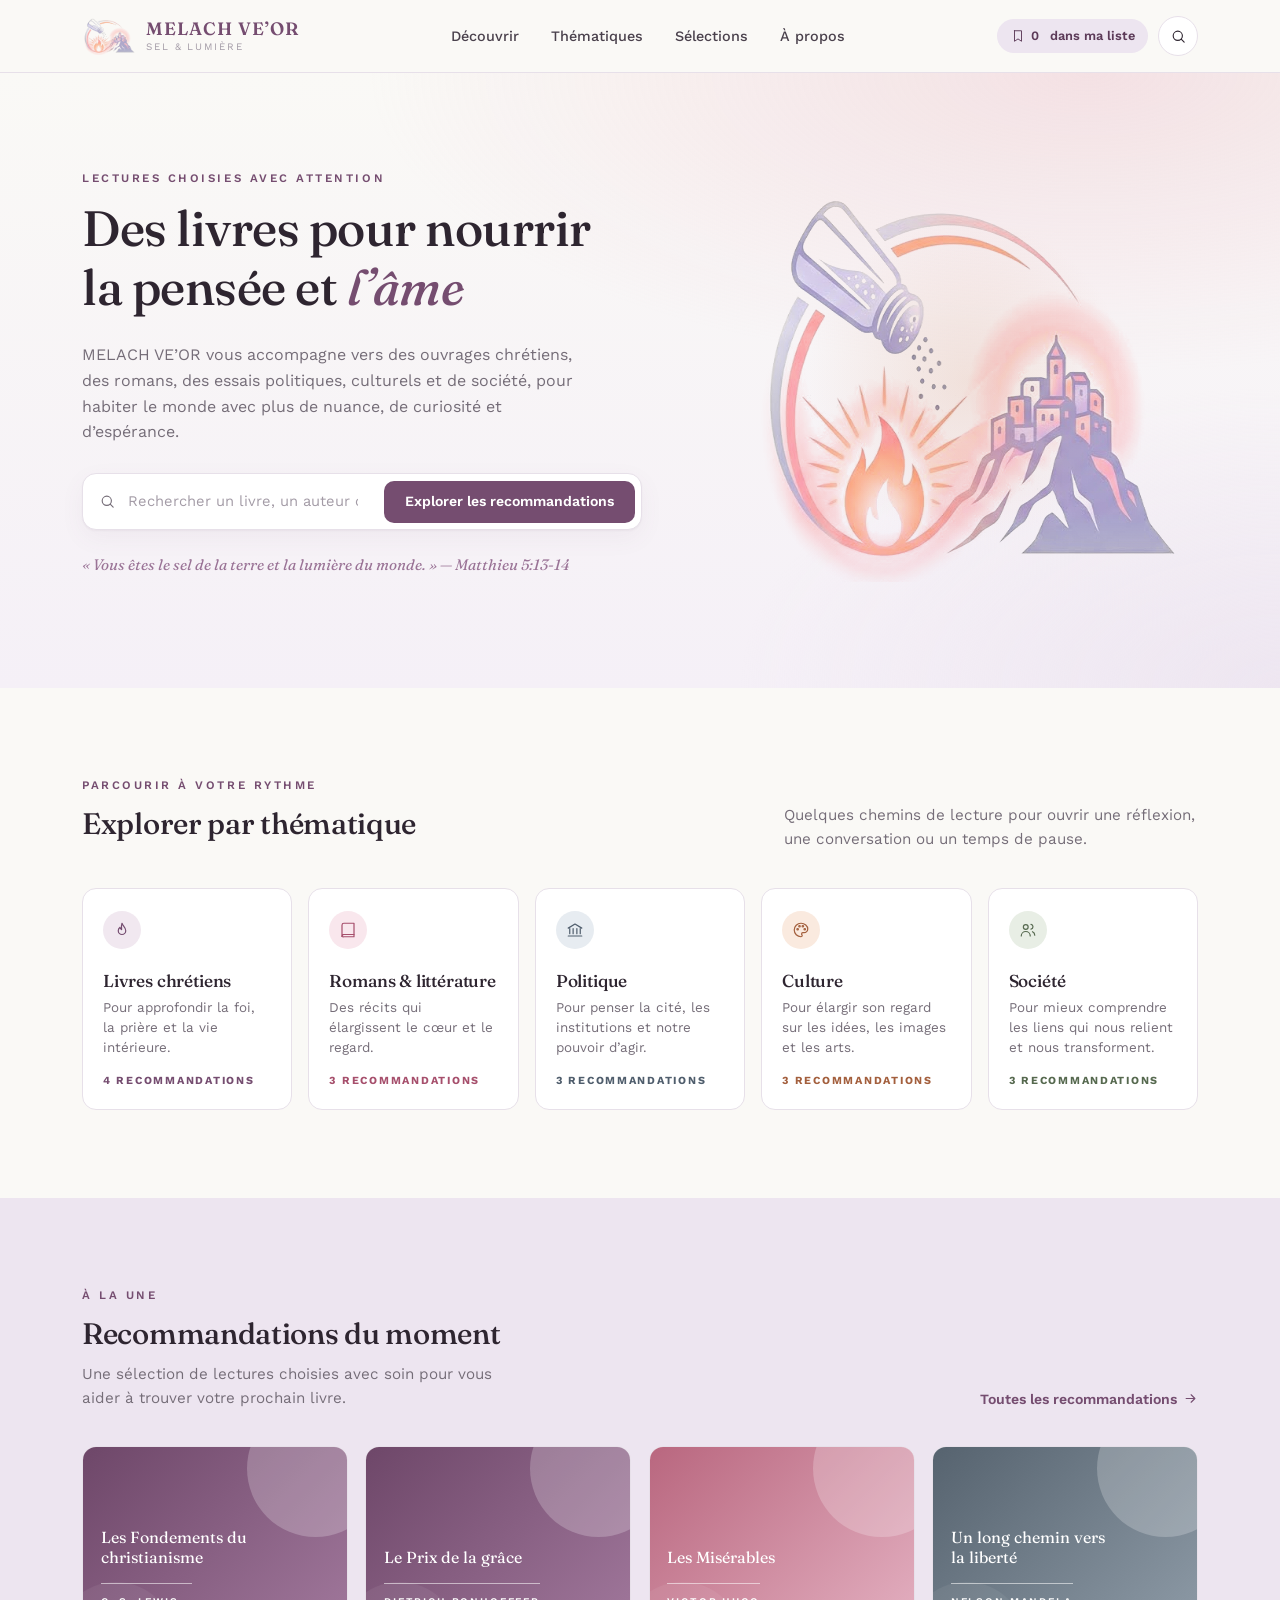
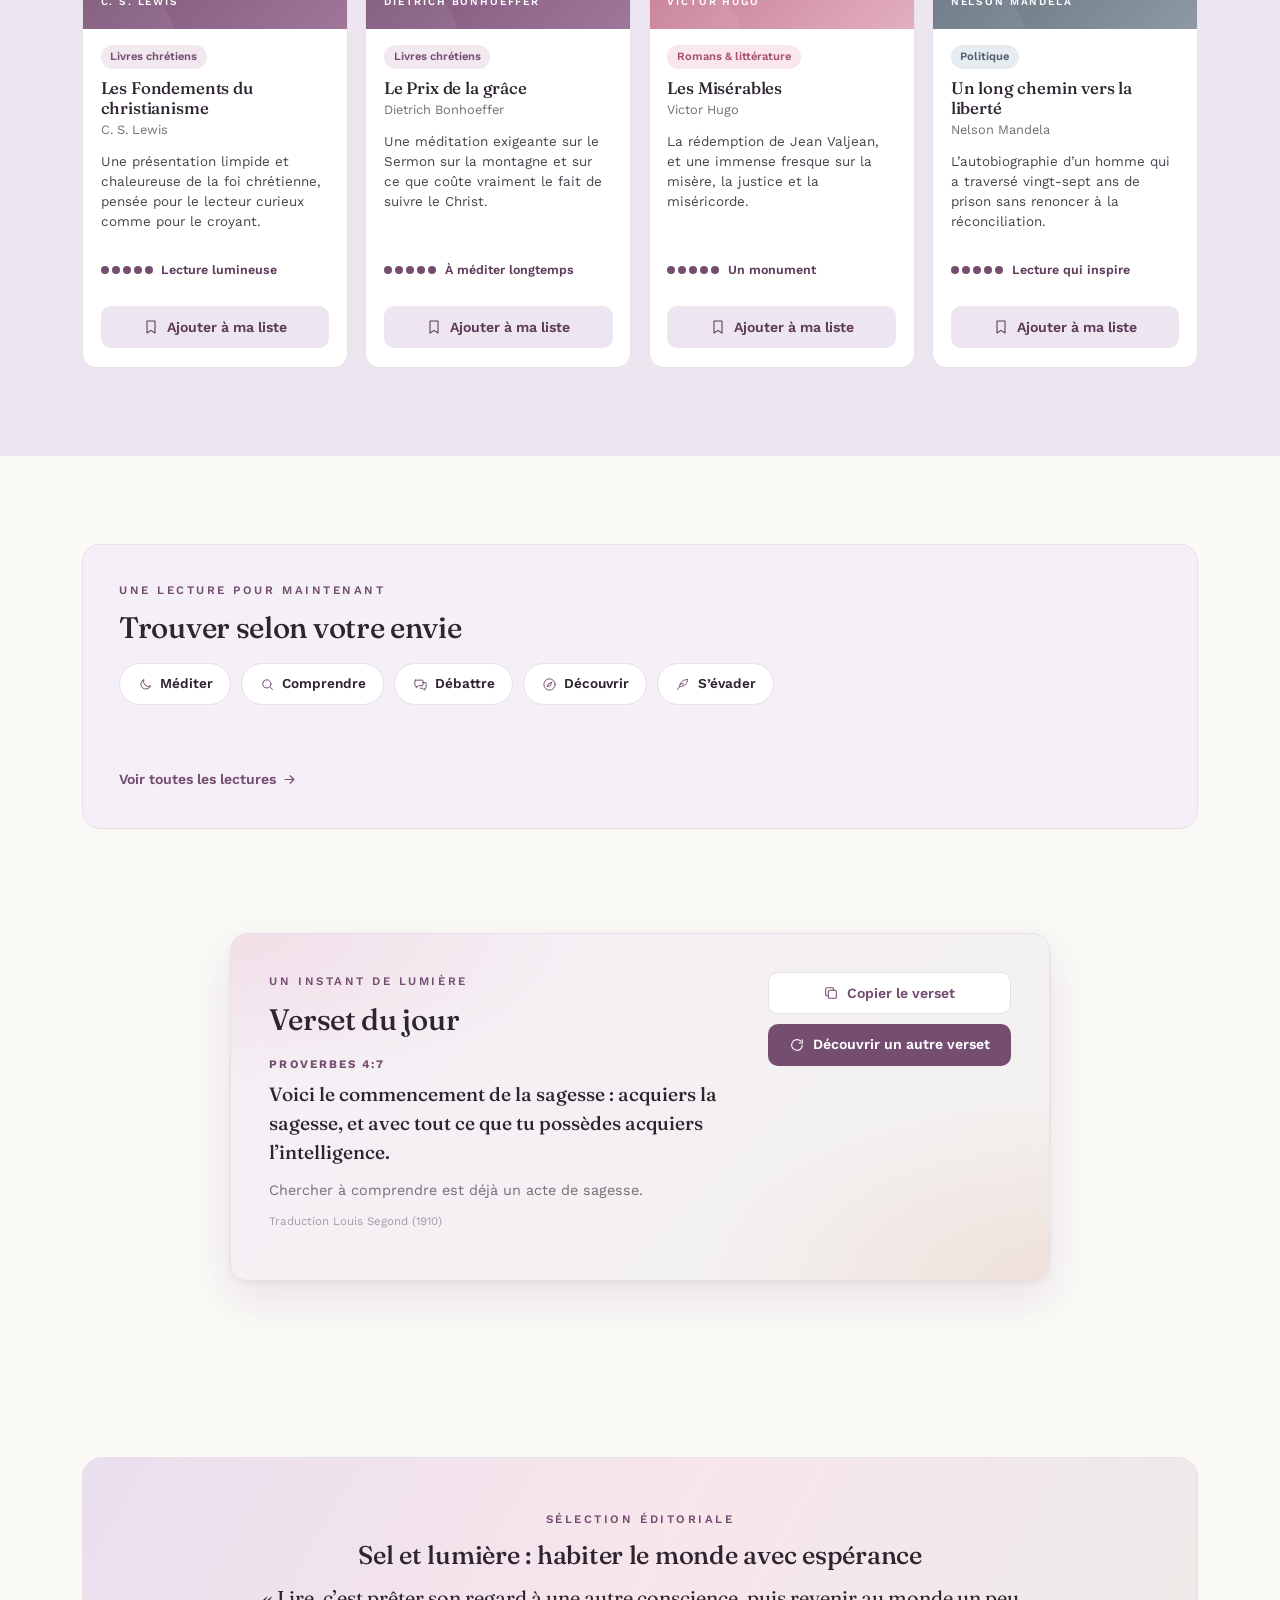
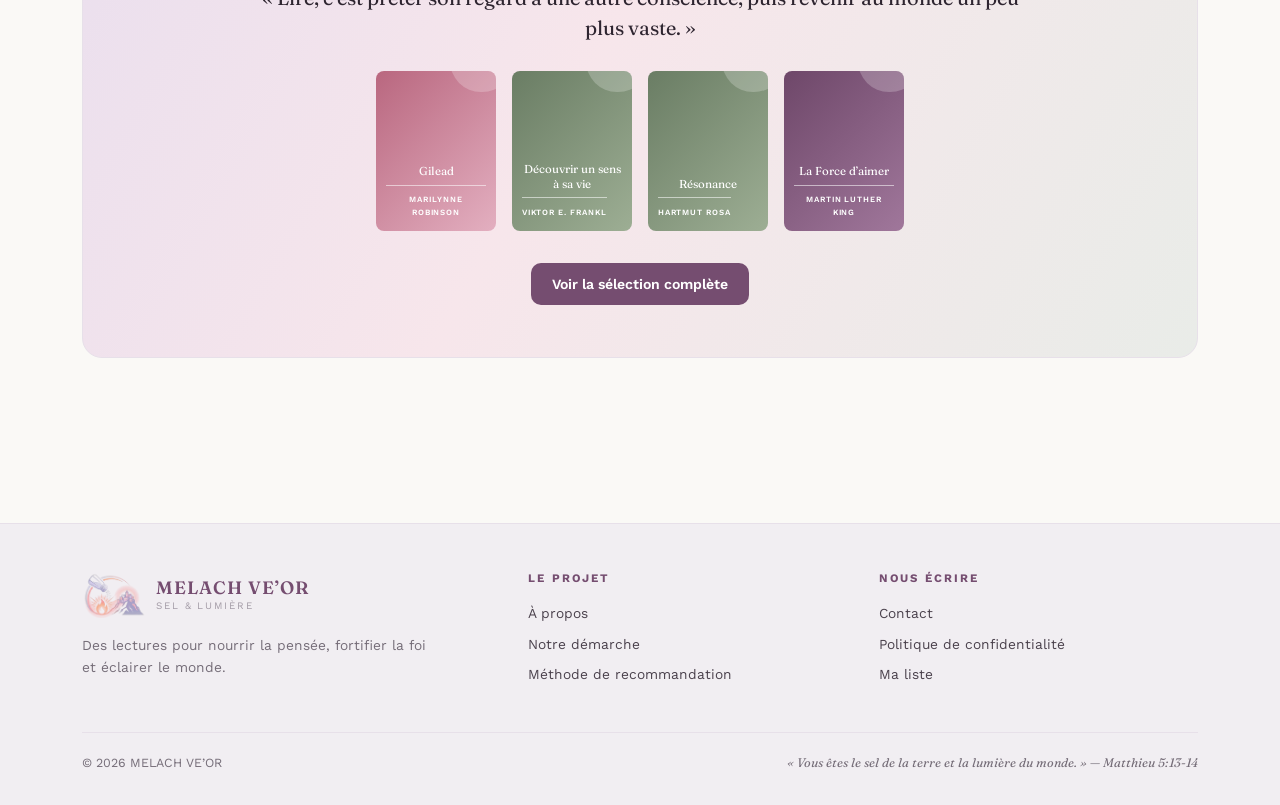
==== index.html @ c2dc3ec9 "Création du site MELACH VE'OR Site statique fidèle à la maquette : accueil, découverte avec recherch" ====
<!doctype html>
<html lang="fr">
<head>
  <meta charset="utf-8">
  <meta name="viewport" content="width=device-width, initial-scale=1">
  <title>MELACH VE’OR — Des lectures pour nourrir la pensée et l’âme</title>
  <meta name="description" content="MELACH VE’OR : recommandations et découvertes littéraires. Livres chrétiens, romans, politique, culture et société pour nourrir la pensée, fortifier la foi et éclairer le monde.">
  <meta property="og:title" content="MELACH VE’OR — Des lectures pour nourrir la pensée et l’âme">
  <meta property="og:description" content="Des lectures pour nourrir la pensée, fortifier la foi et éclairer le monde.">
  <meta property="og:image" content="assets/img/logo-original.jpg">
  <meta name="theme-color" content="#754D70">
  <link rel="icon" type="image/png" href="assets/img/favicon.png">
  <link rel="apple-touch-icon" href="assets/img/apple-touch-icon.png">
  <link rel="preconnect" href="https://fonts.googleapis.com">
  <link rel="preconnect" href="https://fonts.gstatic.com" crossorigin>
  <link href="https://fonts.googleapis.com/css2?family=Fraunces:ital,opsz,wght@0,9..144,400;0,9..144,500;0,9..144,600;1,9..144,400;1,9..144,500&family=Work+Sans:wght@400;500;600;700&display=swap" rel="stylesheet">
  <link rel="stylesheet" href="css/style.css">
</head>
<body data-page="accueil">
  <a class="lien-evitement" href="#contenu">Aller au contenu</a>
  <header id="entete"></header>

  <main id="contenu">
    <!-- 1. Accueil -->
    <section class="hero">
      <div class="conteneur hero-inner">
        <div>
          <span class="surtitre">Lectures choisies avec attention</span>
          <h1>Des livres pour nourrir la pensée et <em>l’âme</em></h1>
          <p class="hero-intro">MELACH VE’OR vous accompagne vers des ouvrages chrétiens, des romans, des essais politiques, culturels et de société, pour habiter le monde avec plus de nuance, de curiosité et d’espérance.</p>
          <form class="barre-recherche" action="decouvrir.html" method="get" role="search">
            <svg viewBox="0 0 24 24" fill="none" stroke="currentColor" stroke-width="1.6" stroke-linecap="round" aria-hidden="true"><circle cx="11" cy="11" r="6.5"/><path d="m20 20-4.2-4.2"/></svg>
            <label class="sr-only" for="recherche-accueil">Rechercher un livre, un auteur ou une thématique</label>
            <input id="recherche-accueil" name="q" type="search" placeholder="Rechercher un livre, un auteur ou une thématique" autocomplete="off">
            <button class="btn btn-primaire" type="submit">Explorer les recommandations</button>
          </form>
          <p class="hero-signature">« Vous êtes le sel de la terre et la lumière du monde. » — Matthieu 5:13-14</p>
        </div>
        <div class="hero-visuel">
          <img src="assets/img/emblem.png" alt="Emblème MELACH VE’OR : une salière, une flamme rayonnante et une ville sur une montagne" width="560" height="402">
        </div>
      </div>
    </section>

    <!-- 2. Explorer par thématique -->
    <section class="section">
      <div class="conteneur">
        <div class="section-entete apparition">
          <div>
            <span class="surtitre">Parcourir à votre rythme</span>
            <h2 class="titre-section">Explorer par thématique</h2>
          </div>
          <p class="chapo">Quelques chemins de lecture pour ouvrir une réflexion, une conversation ou un temps de pause.</p>
        </div>
        <div class="grille-themes apparition" data-grille-themes></div>
      </div>
    </section>

    <!-- 3. Recommandations du moment -->
    <section class="section section-teintee">
      <div class="conteneur">
        <div class="section-entete apparition">
          <div>
            <span class="surtitre">À la une</span>
            <h2 class="titre-section">Recommandations du moment</h2>
            <p class="chapo">Une sélection de lectures choisies avec soin pour vous aider à trouver votre prochain livre.</p>
          </div>
          <a class="lien-fleche" href="decouvrir.html">Toutes les recommandations <svg viewBox="0 0 24 24" fill="none" stroke="currentColor" stroke-width="1.8" stroke-linecap="round" stroke-linejoin="round" aria-hidden="true"><path d="M5 12h14M13 6l6 6-6 6"/></svg></a>
        </div>
        <div class="grille-livres apparition" data-livres="une"></div>
      </div>
    </section>

    <!-- 4. Trouver selon votre envie -->
    <section class="section">
      <div class="conteneur">
        <div class="bloc-envies apparition" data-envies>
          <span class="surtitre">Une lecture pour maintenant</span>
          <h2 class="titre-section">Trouver selon votre envie</h2>
          <div class="puces" role="group" aria-label="Choisir une envie"></div>
          <p class="envie-description" aria-live="polite"></p>
          <div class="envie-resultats"></div>
          <p style="margin:1.25rem 0 0"><a class="lien-fleche" href="decouvrir.html" data-envie-lien hidden><span>Voir toutes les lectures</span> <svg viewBox="0 0 24 24" fill="none" stroke="currentColor" stroke-width="1.8" stroke-linecap="round" stroke-linejoin="round" aria-hidden="true"><path d="M5 12h14M13 6l6 6-6 6"/></svg></a></p>
        </div>
      </div>
    </section>

    <!-- 5. Un instant de lumière -->
    <section class="section" style="padding-top:1rem">
      <div class="conteneur">
        <div class="verset apparition" data-verset>
          <div>
            <span class="surtitre">Un instant de lumière</span>
            <h2 class="titre-section" data-verset-titre>Verset du jour</h2>
            <p class="verset-reference" data-verset-ref></p>
            <blockquote data-verset-texte></blockquote>
            <p class="verset-reflexion" data-verset-reflexion></p>
            <p class="verset-version">Traduction Louis Segond (1910)</p>
          </div>
          <div class="verset-actions">
            <button type="button" class="btn btn-secondaire" data-verset-copier>
              <svg viewBox="0 0 24 24" fill="none" stroke="currentColor" stroke-width="1.6" stroke-linecap="round" stroke-linejoin="round" aria-hidden="true"><rect x="8" y="8" width="12" height="12" rx="2"/><path d="M16 8V6a2 2 0 0 0-2-2H6a2 2 0 0 0-2 2v8a2 2 0 0 0 2 2h2"/></svg>
              Copier le verset
            </button>
            <button type="button" class="btn btn-primaire" data-verset-autre>
              <svg viewBox="0 0 24 24" fill="none" stroke="currentColor" stroke-width="1.6" stroke-linecap="round" stroke-linejoin="round" aria-hidden="true"><path d="M20 12a8 8 0 1 1-2.3-5.7"/><path d="M20 4v5h-5"/></svg>
              Découvrir un autre verset
            </button>
          </div>
        </div>
      </div>
    </section>

    <!-- 6. Sélection éditoriale -->
    <section class="section">
      <div class="conteneur">
        <div class="editorial apparition" id="selection-une"></div>
      </div>
    </section>
  </main>

  <footer id="pied"></footer>

  <script src="js/data.js"></script>
  <script>
    MV.page = function () {
      var s = MV.SELECTIONS.filter(function (x) { return x.une; })[0] || MV.SELECTIONS[0];
      var el = document.getElementById("selection-une");
      el.innerHTML =
        '<span class="surtitre">Sélection éditoriale</span>' +
        '<h3>' + MV.echapper(s.titre) + '</h3>' +
        '<blockquote>' + MV.echapper(s.citation) + '</blockquote>' +
        '<div class="editorial-livres">' + s.livres.map(function (id) {
          var l = MV.livre(id);
          return '<a href="livre.html?id=' + l.id + '" aria-label="' + MV.echapper(l.titre + ", " + l.auteur) + '">' + MV.couverture(l, "couverture-mini") + '</a>';
        }).join("") + '</div>' +
        '<a class="btn btn-primaire" href="selections.html#' + s.id + '">Voir la sélection complète</a>';
    };
  </script>
  <script src="js/app.js"></script>
</body>
</html>
---- css/style.css ----
/* =========================================================
   MELACH VE'OR — Feuille de style principale
   Direction artistique : maquette « Clair-Livre » adaptée
   ========================================================= */

:root {
  /* Palette du cahier des charges */
  --prune: #754D70;
  --prune-fonce: #5C3A58;
  --prune-clair: #9A7396;
  --rose: #E8B4C2;          /* rose poudré harmonisé avec le logo */
  --rose-clair: #F7E6EB;
  --rose-vif: #D9708F;      /* rose du texte du logo, pour les accents */
  --peche: #D99A79;
  --peche-clair: #F8E7DC;
  --lavande: #EDE5F0;
  --lavande-2: #F5F0F7;
  --blanc-casse: #FAF9F6;
  --gris: #756D78;
  --gris-clair: #A39BA6;
  --sauge: #8A9A86;
  --sauge-clair: #E6ECE3;
  --ardoise: #66727F;
  --ardoise-clair: #E5E9EE;

  --encre: #2E2530;
  --texte: #4A414C;
  --bordure: #E7E0E9;
  --blanc: #FFFFFF;

  --serif: "Fraunces", "Georgia", "Times New Roman", serif;
  --sans: "Work Sans", "Segoe UI", system-ui, -apple-system, sans-serif;

  --rayon: 14px;
  --rayon-sm: 10px;
  --ombre: 0 1px 2px rgba(46, 37, 48, .04), 0 8px 24px rgba(117, 77, 112, .06);
  --ombre-forte: 0 2px 6px rgba(46, 37, 48, .05), 0 18px 40px rgba(117, 77, 112, .12);
  --conteneur: 1180px;
  --gouttiere: clamp(16px, 4vw, 32px);
}

*, *::before, *::after { box-sizing: border-box; }

html { scroll-behavior: smooth; -webkit-text-size-adjust: 100%; }

body {
  margin: 0;
  font-family: var(--sans);
  font-size: 16px;
  line-height: 1.6;
  color: var(--texte);
  background: var(--blanc-casse);
  -webkit-font-smoothing: antialiased;
  overflow-x: hidden;
}

img { max-width: 100%; display: block; }
a { color: var(--prune); text-decoration: none; }
a:hover { color: var(--prune-fonce); }
button { font: inherit; cursor: pointer; }
input, textarea, select { font: inherit; color: inherit; }

h1, h2, h3, h4 {
  font-family: var(--serif);
  color: var(--encre);
  font-weight: 500;
  line-height: 1.2;
  margin: 0 0 .5em;
  letter-spacing: -.01em;
}

p { margin: 0 0 1em; }

:focus-visible {
  outline: 2px solid var(--prune);
  outline-offset: 3px;
  border-radius: 6px;
}

.sr-only {
  position: absolute; width: 1px; height: 1px; padding: 0; margin: -1px;
  overflow: hidden; clip: rect(0, 0, 0, 0); white-space: nowrap; border: 0;
}

.lien-evitement {
  position: absolute; left: 16px; top: -60px; z-index: 100;
  background: var(--prune); color: #fff; padding: 10px 16px; border-radius: 8px;
}
.lien-evitement:focus { top: 12px; color: #fff; }

.conteneur {
  width: 100%;
  max-width: var(--conteneur);
  margin: 0 auto;
  padding: 0 var(--gouttiere);
}

/* ---------- Typo utilitaire ---------- */
.surtitre {
  display: block;
  font-family: var(--sans);
  font-size: .72rem;
  font-weight: 600;
  letter-spacing: .22em;
  text-transform: uppercase;
  color: var(--prune);
  margin-bottom: .7rem;
}

.titre-section { font-size: clamp(1.45rem, 2.4vw, 1.85rem); margin-bottom: .35em; }
.chapo { color: var(--gris); max-width: 46ch; font-size: .95rem; }

/* ---------- Boutons ---------- */
.btn {
  display: inline-flex; align-items: center; justify-content: center; gap: .5rem;
  padding: .72rem 1.25rem;
  border-radius: 10px;
  border: 1px solid transparent;
  font-size: .88rem; font-weight: 600;
  line-height: 1.2;
  transition: background .2s, color .2s, border-color .2s, transform .2s, box-shadow .2s;
  text-align: center;
}
.btn svg { width: 16px; height: 16px; flex: none; }
.btn-primaire { background: var(--prune); color: #fff; }
.btn-primaire:hover { background: var(--prune-fonce); color: #fff; }
.btn-secondaire { background: var(--blanc); color: var(--prune); border-color: var(--bordure); }
.btn-secondaire:hover { border-color: var(--prune-clair); color: var(--prune-fonce); }
.btn-doux { background: var(--lavande); color: var(--prune-fonce); }
.btn-doux:hover { background: #E3D8E8; color: var(--prune-fonce); }
.btn-doux[aria-pressed="true"] { background: var(--prune); color: #fff; }
.btn-bloc { width: 100%; }

/* ---------- En-tête ---------- */
.entete {
  position: sticky; top: 0; z-index: 50;
  background: rgba(250, 249, 246, .88);
  backdrop-filter: saturate(1.4) blur(10px);
  -webkit-backdrop-filter: saturate(1.4) blur(10px);
  border-bottom: 1px solid var(--bordure);
}
.entete-inner {
  display: flex; align-items: center; justify-content: space-between; gap: 1rem;
  height: 72px;
}
.marque { display: flex; align-items: center; gap: .6rem; color: var(--encre); flex: none; }
.marque:hover { color: var(--encre); }
.marque img { width: 54px; height: auto; }
.marque-texte { display: flex; flex-direction: column; line-height: 1.05; }
.marque-nom {
  font-family: var(--serif); font-weight: 600; font-size: 1.12rem; letter-spacing: .06em;
  color: var(--prune);
}
.marque-sous {
  font-size: .62rem; letter-spacing: .2em; text-transform: uppercase; color: var(--gris-clair);
  margin-top: 3px;
}

.nav-principale ul { display: flex; gap: 2rem; list-style: none; margin: 0; padding: 0; }
.nav-principale a {
  color: var(--texte); font-size: .9rem; font-weight: 500; padding: .4rem 0; position: relative;
}
.nav-principale a::after {
  content: ""; position: absolute; left: 0; right: 0; bottom: -2px; height: 2px;
  background: var(--peche); border-radius: 2px; transform: scaleX(0); transition: transform .25s;
}
.nav-principale a:hover, .nav-principale a[aria-current="page"] { color: var(--prune); }
.nav-principale a:hover::after, .nav-principale a[aria-current="page"]::after { transform: scaleX(1); }

.entete-actions { display: flex; align-items: center; gap: .6rem; }
.pastille-liste {
  display: inline-flex; align-items: center; gap: .4rem;
  background: var(--lavande); color: var(--prune-fonce);
  border-radius: 999px; padding: .42rem .85rem; font-size: .8rem; font-weight: 600;
}
.pastille-liste:hover { background: #E3D8E8; color: var(--prune-fonce); }
.pastille-liste svg { width: 14px; height: 14px; }
.btn-icone {
  width: 40px; height: 40px; border-radius: 50%;
  display: inline-grid; place-items: center;
  background: var(--blanc); border: 1px solid var(--bordure); color: var(--encre);
  transition: border-color .2s, color .2s;
}
.btn-icone:hover { border-color: var(--prune-clair); color: var(--prune); }
.btn-icone svg { width: 17px; height: 17px; }
.btn-menu { display: none; }

@media (max-width: 900px) {
  .nav-principale {
    position: fixed; inset: 72px 0 auto 0;
    background: var(--blanc-casse);
    border-bottom: 1px solid var(--bordure);
    box-shadow: var(--ombre);
    padding: .5rem var(--gouttiere) 1.25rem;
    display: none;
  }
  .nav-principale.ouvert { display: block; }
  .nav-principale ul { flex-direction: column; gap: 0; }
  .nav-principale a { display: block; padding: .9rem 0; border-bottom: 1px solid var(--bordure); }
  .nav-principale a::after { display: none; }
  .btn-menu { display: inline-grid; }
  .pastille-liste .libelle-long { display: none; }
  .marque-sous { display: none; }
}
@media (max-width: 600px) {
  .entete-inner { gap: .5rem; height: 64px; }
  .nav-principale { inset: 64px 0 auto 0; }
  .marque { gap: .4rem; }
  .marque img { width: 40px; }
  .marque-nom { font-size: .98rem; letter-spacing: .04em; }
  .entete-actions { gap: .35rem; }
  .btn-icone { width: 36px; height: 36px; }
  .pastille-liste { padding: .4rem .65rem; }
}
@media (max-width: 360px) {
  .marque img { display: none; }
}

/* ---------- Recherche plein écran ---------- */
.recherche-modale {
  position: fixed; inset: 0; z-index: 80;
  background: rgba(46, 37, 48, .35);
  display: none; align-items: flex-start; justify-content: center;
  padding: 12vh var(--gouttiere) 0;
}
.recherche-modale.ouvert { display: flex; }
.recherche-modale-boite {
  width: 100%; max-width: 640px;
  background: var(--blanc); border-radius: var(--rayon); box-shadow: var(--ombre-forte);
  padding: 1.25rem;
}
.recherche-modale-boite p { margin: .75rem 0 0; font-size: .8rem; color: var(--gris); }

/* ---------- Barre de recherche ---------- */
.barre-recherche {
  display: flex; align-items: center; gap: .5rem;
  background: var(--blanc);
  border: 1px solid var(--bordure);
  border-radius: 14px;
  padding: .4rem .4rem .4rem 1rem;
  box-shadow: var(--ombre);
  max-width: 560px;
}
.barre-recherche svg { width: 17px; height: 17px; color: var(--gris); flex: none; }
.barre-recherche input {
  flex: 1; min-width: 0; border: 0; outline: 0; background: transparent;
  padding: .6rem .25rem; font-size: .92rem;
}
.barre-recherche input::placeholder { color: var(--gris-clair); }
.barre-recherche:focus-within { border-color: var(--prune-clair); }
@media (max-width: 560px) {
  .barre-recherche { flex-wrap: wrap; padding: .5rem; }
  .barre-recherche > svg { margin-left: .5rem; }
  .barre-recherche .btn { width: 100%; }
}

/* ---------- Héro ---------- */
.hero {
  position: relative; overflow: hidden;
  background:
    radial-gradient(1200px 500px at 85% 0%, rgba(232, 180, 194, .35), transparent 60%),
    radial-gradient(900px 500px at 100% 100%, rgba(237, 229, 240, .9), transparent 60%),
    linear-gradient(180deg, var(--blanc-casse), var(--lavande-2));
  padding: clamp(3.5rem, 8vw, 6rem) 0 clamp(3.5rem, 8vw, 6rem);
}
.hero-inner { position: relative; z-index: 1; display: grid; grid-template-columns: 1.15fr .85fr; gap: 2rem; align-items: center; }
.hero h1 { font-size: clamp(2rem, 4.4vw, 3.1rem); max-width: 16ch; }
.hero h1 em { font-style: italic; color: var(--prune); }
.hero-intro { color: var(--gris); max-width: 52ch; font-size: 1rem; margin-bottom: 1.75rem; }
.hero-signature {
  margin-top: 1.4rem; font-family: var(--serif); font-style: italic; font-size: .95rem; color: var(--prune-clair);
}
.hero-visuel { position: relative; display: grid; place-items: center; }
.hero-visuel img { width: min(100%, 440px); filter: saturate(1.05); }
.hero-visuel::before {
  content: ""; position: absolute; width: 70%; aspect-ratio: 1; border-radius: 50%;
  background: radial-gradient(circle, rgba(217, 154, 121, .22), transparent 70%);
}
@media (max-width: 860px) {
  .hero-inner { grid-template-columns: 1fr; }
  .hero-visuel { order: -1; }
  .hero-visuel img { width: min(70%, 300px); }
}

/* ---------- Sections ---------- */
.section { padding: clamp(3.5rem, 7vw, 5.5rem) 0; }
.section-teintee { background: var(--lavande); }
.section-entete {
  display: flex; justify-content: space-between; align-items: flex-end; gap: 1.5rem; flex-wrap: wrap;
  margin-bottom: 2.25rem;
}
.section-entete .chapo { margin: 0; }
.lien-fleche { font-size: .88rem; font-weight: 600; display: inline-flex; align-items: center; gap: .35rem; }
.lien-fleche svg { width: 15px; height: 15px; transition: transform .2s; }
.lien-fleche:hover svg { transform: translateX(3px); }

/* ---------- Cartes thématiques ---------- */
.grille-themes {
  display: grid; gap: 1rem;
  grid-template-columns: repeat(5, minmax(0, 1fr));
}
@media (max-width: 1080px) { .grille-themes { grid-template-columns: repeat(3, minmax(0, 1fr)); } }
@media (max-width: 720px) { .grille-themes { grid-template-columns: repeat(2, minmax(0, 1fr)); } }
@media (max-width: 460px) { .grille-themes { grid-template-columns: 1fr; } }

.carte-theme {
  display: flex; flex-direction: column;
  background: var(--blanc); border: 1px solid var(--bordure); border-radius: var(--rayon);
  padding: 1.4rem 1.25rem 1.25rem; color: var(--texte);
  transition: transform .25s, box-shadow .25s, border-color .25s;
}
.carte-theme:hover { transform: translateY(-3px); box-shadow: var(--ombre-forte); border-color: transparent; color: var(--texte); }
.carte-theme-icone {
  width: 38px; height: 38px; border-radius: 50%;
  display: grid; place-items: center; margin-bottom: 1.4rem;
  background: var(--theme-fond, var(--lavande)); color: var(--theme-couleur, var(--prune));
}
.carte-theme-icone svg { width: 18px; height: 18px; }
.carte-theme h3 { font-size: 1.08rem; margin-bottom: .35rem; }
.carte-theme p { font-size: .84rem; color: var(--gris); line-height: 1.5; flex: 1; }
.carte-theme-compte {
  font-size: .68rem; font-weight: 700; letter-spacing: .16em; text-transform: uppercase;
  color: var(--theme-couleur, var(--prune));
}

/* ---------- Fiches livres ---------- */
.grille-livres {
  display: grid; gap: 1.1rem;
  grid-template-columns: repeat(4, minmax(0, 1fr));
}
@media (max-width: 1080px) { .grille-livres { grid-template-columns: repeat(3, minmax(0, 1fr)); } }
@media (max-width: 800px) { .grille-livres { grid-template-columns: repeat(2, minmax(0, 1fr)); } }
@media (max-width: 520px) { .grille-livres { grid-template-columns: 1fr; } }

.carte-livre {
  display: flex; flex-direction: column;
  background: var(--blanc); border: 1px solid var(--bordure); border-radius: var(--rayon);
  overflow: hidden; transition: transform .25s, box-shadow .25s;
}
.carte-livre:hover { transform: translateY(-3px); box-shadow: var(--ombre-forte); }
.carte-livre-lien { color: inherit; display: block; }
.carte-livre-lien:hover { color: inherit; }
.carte-livre-corps { padding: 1rem 1.1rem 1.15rem; display: flex; flex-direction: column; flex: 1; }
.carte-livre h3 { font-size: 1.05rem; margin: .55rem 0 .15rem; }
.carte-livre .auteur { font-size: .8rem; color: var(--gris); margin-bottom: .7rem; }
.carte-livre .resume { font-size: .84rem; line-height: 1.5; color: var(--texte); flex: 1; }
.carte-livre .btn { margin-top: .9rem; }

/* Couverture générée */
.couverture {
  position: relative; overflow: hidden;
  aspect-ratio: 16 / 11;
  padding: 1.2rem 1.1rem;
  display: flex; flex-direction: column; justify-content: space-between;
  color: #fff;
  background: linear-gradient(135deg, var(--c1), var(--c2));
}
.couverture::before {
  content: ""; position: absolute; right: -14%; top: -26%;
  width: 52%; aspect-ratio: 1; border-radius: 50%;
  background: rgba(255, 255, 255, .22);
}
.couverture::after {
  content: ""; position: absolute; left: -10%; bottom: -40%;
  width: 45%; aspect-ratio: 1; border-radius: 50%;
  background: rgba(255, 255, 255, .06);
}
.couverture-titre {
  position: relative; z-index: 1;
  font-family: var(--serif); font-size: 1rem; line-height: 1.25; max-width: 75%;
  margin-top: auto; margin-bottom: 1rem;
}
.couverture-auteur {
  position: relative; z-index: 1;
  font-size: .64rem; letter-spacing: .18em; text-transform: uppercase; font-weight: 600;
  padding-top: .55rem; border-top: 1px solid rgba(255, 255, 255, .55); align-self: flex-start;
  min-width: 40%;
}
.couverture-grande { aspect-ratio: 3 / 4; border-radius: var(--rayon); padding: 1.8rem 1.6rem; box-shadow: var(--ombre-forte); }
.couverture-grande .couverture-titre { font-size: 1.6rem; max-width: 85%; }
.couverture-grande .couverture-auteur { font-size: .72rem; }
.couverture-mini { aspect-ratio: 3 / 4; border-radius: 8px; padding: .7rem .6rem; }
.couverture-mini .couverture-titre { font-size: .72rem; margin-bottom: .4rem; max-width: 100%; }
.couverture-mini .couverture-auteur { font-size: .5rem; letter-spacing: .12em; }

/* Étiquettes */
.etiquette {
  display: inline-block; align-self: flex-start;
  font-size: .7rem; font-weight: 600; padding: .2rem .6rem; border-radius: 999px;
  background: var(--theme-fond, var(--lavande)); color: var(--theme-couleur, var(--prune));
}

/* Appréciation */
.appreciation { display: flex; align-items: center; gap: .55rem; margin-top: .85rem; font-size: .78rem; font-weight: 600; color: var(--prune-fonce); }
.points { display: inline-flex; gap: 3px; }
.points i { width: 8px; height: 8px; border-radius: 50%; background: var(--prune); display: block; }
.points i.vide { background: transparent; border: 1.5px solid var(--prune); }

/* Couleurs par thématique */
[data-theme="chretiens"] { --theme-couleur: #754D70; --theme-fond: #F1E8F0; --c1: #6E4769; --c2: #A0779B; }
[data-theme="romans"]    { --theme-couleur: #A64F6C; --theme-fond: #F9E7ED; --c1: #B9677F; --c2: #E3AFC0; }
[data-theme="politique"] { --theme-couleur: #4F5D6C; --theme-fond: #E7ECF1; --c1: #56636F; --c2: #8D9AA6; }
[data-theme="culture"]   { --theme-couleur: #A35F3D; --theme-fond: #FAEADF; --c1: #B9785A; --c2: #DDAA7E; }
[data-theme="societe"]   { --theme-couleur: #56694F; --theme-fond: #E8EEE5; --c1: #6A7D64; --c2: #9DAE94; }

/* ---------- Envies ---------- */
.bloc-envies {
  background: var(--lavande-2); border: 1px solid var(--bordure); border-radius: 18px;
  padding: clamp(1.5rem, 4vw, 2.25rem);
}
.puces { display: flex; flex-wrap: wrap; gap: .6rem; margin-top: 1.1rem; }
.puce {
  display: inline-flex; align-items: center; gap: .45rem;
  background: var(--blanc); border: 1px solid var(--bordure); color: var(--encre);
  border-radius: 999px; padding: .55rem 1.1rem; font-size: .85rem; font-weight: 600;
  transition: border-color .2s, background .2s, color .2s;
}
.puce svg { width: 15px; height: 15px; color: var(--prune); }
.puce:hover { border-color: var(--prune-clair); color: var(--prune); }
.puce[aria-pressed="true"], .puce.actif { background: var(--prune); border-color: var(--prune); color: #fff; }
.puce[aria-pressed="true"] svg, .puce.actif svg { color: #fff; }
.envie-description { margin-top: 1rem; color: var(--gris); font-size: .9rem; min-height: 1.5em; }
.envie-resultats { margin-top: 1.5rem; }

/* ---------- Verset ---------- */
.verset {
  max-width: 820px; margin: 0 auto;
  background:
    radial-gradient(500px 220px at 0% 0%, rgba(232, 180, 194, .3), transparent 70%),
    radial-gradient(500px 260px at 100% 100%, rgba(217, 154, 121, .18), transparent 70%),
    linear-gradient(135deg, var(--lavande-2), #F3F1EF);
  border: 1px solid var(--bordure); border-radius: 18px;
  box-shadow: var(--ombre-forte);
  padding: clamp(1.6rem, 4vw, 2.4rem);
  display: grid; grid-template-columns: 1fr auto; gap: 1.5rem 2rem; align-items: start;
}
.verset-reference {
  font-size: .72rem; font-weight: 700; letter-spacing: .18em; text-transform: uppercase; color: var(--prune);
  margin: 1.1rem 0 .4rem;
}
.verset blockquote {
  margin: 0; font-family: var(--serif); font-size: clamp(1.05rem, 2vw, 1.2rem); color: var(--encre); font-weight: 500;
  line-height: 1.5;
}
.verset-reflexion { margin: .8rem 0 0; color: var(--gris); font-size: .9rem; }
.verset-actions { display: flex; flex-direction: column; gap: .6rem; min-width: 200px; }
.verset-version { font-size: .72rem; color: var(--gris-clair); margin-top: .6rem; }
@media (max-width: 680px) {
  .verset { grid-template-columns: 1fr; }
  .verset-actions { min-width: 0; }
}

/* ---------- Sélection éditoriale ---------- */
.editorial {
  border-radius: 20px; border: 1px solid var(--bordure);
  background: linear-gradient(120deg, #EADFEE 0%, var(--rose-clair) 45%, #E9ECE8 100%);
  padding: clamp(2rem, 5vw, 3.25rem);
  text-align: center;
}
.editorial blockquote {
  margin: 0 auto 1.6rem; max-width: 60ch;
  font-family: var(--serif); font-size: clamp(1.05rem, 2vw, 1.25rem); color: var(--encre); line-height: 1.5;
}
.editorial h3 { font-size: clamp(1.3rem, 2.4vw, 1.6rem); }
.editorial-livres {
  display: grid; grid-template-columns: repeat(4, minmax(0, 120px)); justify-content: center; gap: 1rem;
  margin: 1.75rem auto 2rem;
}
.editorial-livres a { color: inherit; transition: transform .25s; }
.editorial-livres a:hover { transform: translateY(-4px); }
@media (max-width: 560px) { .editorial-livres { grid-template-columns: repeat(2, minmax(0, 120px)); } }

/* ---------- Pied de page ---------- */
.pied {
  background: #F1EEF2; border-top: 1px solid var(--bordure);
  padding: 3rem 0 2rem; margin-top: clamp(3rem, 6vw, 5rem);
  font-size: .86rem;
}
.pied-grille { display: grid; grid-template-columns: 1.3fr 1fr 1fr; gap: 2rem; }
.pied .marque img { width: 64px; }
.pied-texte { color: var(--gris); max-width: 40ch; margin-top: 1rem; }
.pied h4 { font-family: var(--sans); font-size: .72rem; font-weight: 700; letter-spacing: .18em; text-transform: uppercase; color: var(--prune); margin-bottom: 1rem; }
.pied ul { list-style: none; margin: 0; padding: 0; display: grid; gap: .55rem; }
.pied ul a { color: var(--texte); }
.pied ul a:hover { color: var(--prune); }
.pied-bas {
  margin-top: 2.5rem; padding-top: 1.25rem; border-top: 1px solid var(--bordure);
  display: flex; justify-content: space-between; gap: 1rem; flex-wrap: wrap; color: var(--gris); font-size: .78rem;
}
.pied-bas em { font-family: var(--serif); }
@media (max-width: 760px) { .pied-grille { grid-template-columns: 1fr 1fr; } .pied-grille > :first-child { grid-column: 1 / -1; } }

/* ---------- Pages intérieures ---------- */
.page-entete {
  background:
    radial-gradient(900px 360px at 90% 0%, rgba(232, 180, 194, .3), transparent 60%),
    linear-gradient(180deg, var(--blanc-casse), var(--lavande-2));
  padding: clamp(2.5rem, 6vw, 4rem) 0 clamp(2rem, 5vw, 3rem);
  border-bottom: 1px solid var(--bordure);
}
.page-entete h1 { font-size: clamp(1.8rem, 3.6vw, 2.6rem); }
.page-entete p { color: var(--gris); max-width: 60ch; }
.fil-ariane { font-size: .8rem; color: var(--gris); margin-bottom: 1rem; }
.fil-ariane a { color: var(--gris); }
.fil-ariane a:hover { color: var(--prune); }

.prose { max-width: 70ch; }
.prose h2 { font-size: 1.5rem; margin-top: 2.2rem; }
.prose h3 { font-size: 1.15rem; margin-top: 1.6rem; }
.prose ul { padding-left: 1.2rem; }
.prose li { margin-bottom: .4rem; }
.prose blockquote {
  margin: 1.5rem 0; padding: 1.2rem 1.4rem; border-left: 3px solid var(--peche);
  background: var(--blanc); border-radius: 0 var(--rayon-sm) var(--rayon-sm) 0;
  font-family: var(--serif); font-style: italic; color: var(--encre);
}

.encart {
  background: var(--blanc); border: 1px solid var(--bordure); border-radius: var(--rayon);
  padding: 1.5rem; box-shadow: var(--ombre);
}

/* Filtres découverte */
.filtres { display: grid; gap: 1.1rem; margin-bottom: 2rem; }
.filtres-ligne { display: flex; flex-wrap: wrap; gap: .5rem; align-items: center; }
.filtres-libelle { font-size: .72rem; font-weight: 700; letter-spacing: .16em; text-transform: uppercase; color: var(--gris); margin-right: .4rem; min-width: 90px; }
.compte-resultats { font-size: .88rem; color: var(--gris); margin-bottom: 1rem; }
.vide {
  text-align: center; padding: 3rem 1rem; color: var(--gris);
  background: var(--blanc); border: 1px dashed var(--bordure); border-radius: var(--rayon);
}
.vide h3 { margin-bottom: .4rem; }

/* Fiche livre */
.fiche { display: grid; grid-template-columns: 300px 1fr; gap: clamp(1.5rem, 5vw, 3.5rem); align-items: start; }
.fiche-cote { position: sticky; top: 96px; display: grid; gap: 1rem; }
.fiche h1 { font-size: clamp(1.8rem, 3.6vw, 2.5rem); margin: .6rem 0 .3rem; }
.fiche .auteur { font-size: 1.05rem; color: var(--gris); }
.fiche-meta { display: flex; flex-wrap: wrap; gap: .5rem 1.25rem; font-size: .85rem; color: var(--gris); margin: 1rem 0 1.5rem; }
.fiche-meta strong { color: var(--encre); font-weight: 600; }
.fiche-envies { display: flex; gap: .4rem; flex-wrap: wrap; }
.fiche-envies .puce { padding: .35rem .8rem; font-size: .78rem; }
.fiche-encart-pourquoi { background: var(--lavande-2); border: 1px solid var(--bordure); border-radius: var(--rayon); padding: 1.3rem 1.5rem; margin: 1.5rem 0; }
.fiche-encart-pourquoi h2 { font-size: 1.1rem; margin-bottom: .5rem; }
.fiche-encart-pourquoi p:last-child { margin-bottom: 0; }
@media (max-width: 800px) {
  .fiche { grid-template-columns: 1fr; }
  .fiche-cote { position: static; max-width: 320px; }
  .fiche-cote .couverture-grande { max-width: 220px; aspect-ratio: 3 / 3.6; }
}

/* Formulaire */
.formulaire { display: grid; gap: 1.1rem; }
.champ { display: grid; gap: .4rem; }
.champ label { font-size: .85rem; font-weight: 600; color: var(--encre); }
.champ input, .champ textarea, .champ select {
  width: 100%; padding: .8rem .95rem; border-radius: 10px;
  border: 1px solid var(--bordure); background: var(--blanc); outline: 0;
  transition: border-color .2s, box-shadow .2s;
}
.champ input:focus, .champ textarea:focus, .champ select:focus { border-color: var(--prune-clair); box-shadow: 0 0 0 3px rgba(117, 77, 112, .12); }
.champ textarea { min-height: 160px; resize: vertical; }
.champs-duo { display: grid; grid-template-columns: 1fr 1fr; gap: 1.1rem; }
@media (max-width: 600px) { .champs-duo { grid-template-columns: 1fr; } }
.champ-case { display: flex; gap: .6rem; align-items: flex-start; font-size: .84rem; color: var(--gris); }
.champ-case input { margin-top: .3rem; accent-color: var(--prune); }
.message-formulaire { padding: 1rem 1.2rem; border-radius: 10px; font-size: .9rem; display: none; }
.message-formulaire.succes { display: block; background: var(--sauge-clair); color: #3E5238; }
.message-formulaire.erreur { display: block; background: var(--rose-clair); color: #8A3550; }

.deux-colonnes { display: grid; grid-template-columns: 1.4fr 1fr; gap: clamp(1.5rem, 5vw, 3.5rem); align-items: start; }
@media (max-width: 860px) { .deux-colonnes { grid-template-columns: 1fr; } }

/* Valeurs */
.grille-valeurs { display: grid; grid-template-columns: repeat(3, minmax(0, 1fr)); gap: 1rem; }
@media (max-width: 820px) { .grille-valeurs { grid-template-columns: repeat(2, minmax(0, 1fr)); } }
@media (max-width: 480px) { .grille-valeurs { grid-template-columns: 1fr; } }
.valeur { background: var(--blanc); border: 1px solid var(--bordure); border-radius: var(--rayon); padding: 1.3rem; }
.valeur h3 { font-size: 1.05rem; margin-bottom: .35rem; }
.valeur p { font-size: .88rem; color: var(--gris); margin: 0; }
.valeur-icone { width: 36px; height: 36px; border-radius: 50%; display: grid; place-items: center; background: var(--lavande); color: var(--prune); margin-bottom: 1rem; }
.valeur-icone svg { width: 17px; height: 17px; }

/* Symboles du logo */
.symboles { display: grid; grid-template-columns: repeat(4, minmax(0, 1fr)); gap: 1rem; }
@media (max-width: 820px) { .symboles { grid-template-columns: repeat(2, minmax(0, 1fr)); } }
.symbole { text-align: center; padding: 1.25rem 1rem; background: var(--blanc); border-radius: var(--rayon); border: 1px solid var(--bordure); }
.symbole strong { display: block; font-family: var(--serif); color: var(--encre); font-size: 1.05rem; margin-bottom: .25rem; font-weight: 500; }
.symbole span { font-size: .84rem; color: var(--gris); }

/* Sélections */
.selection-bloc { display: grid; grid-template-columns: 1fr 2fr; gap: 2rem; align-items: start; padding: 2.5rem 0; border-bottom: 1px solid var(--bordure); }
.selection-bloc:last-child { border-bottom: 0; }
.selection-bloc h2 { font-size: 1.5rem; }
.selection-bloc .grille-livres { grid-template-columns: repeat(2, minmax(0, 1fr)); }
@media (max-width: 860px) { .selection-bloc { grid-template-columns: 1fr; } }
@media (max-width: 520px) { .selection-bloc .grille-livres { grid-template-columns: 1fr; } }

/* Notification */
.toast {
  position: fixed; left: 50%; bottom: 24px; transform: translate(-50%, 20px);
  background: var(--encre); color: #fff; padding: .75rem 1.2rem; border-radius: 10px;
  font-size: .86rem; box-shadow: var(--ombre-forte); opacity: 0; pointer-events: none;
  transition: opacity .25s, transform .25s; z-index: 90; max-width: calc(100% - 32px);
}
.toast.visible { opacity: 1; transform: translate(-50%, 0); }

/* Animation d'apparition */
@media (prefers-reduced-motion: no-preference) {
  .apparition { opacity: 0; transform: translateY(14px); transition: opacity .6s ease, transform .6s ease; }
  .apparition.visible { opacity: 1; transform: none; }
}
@media (prefers-reduced-motion: reduce) {
  html { scroll-behavior: auto; }
  *, *::before, *::after { transition: none !important; animation: none !important; }
}
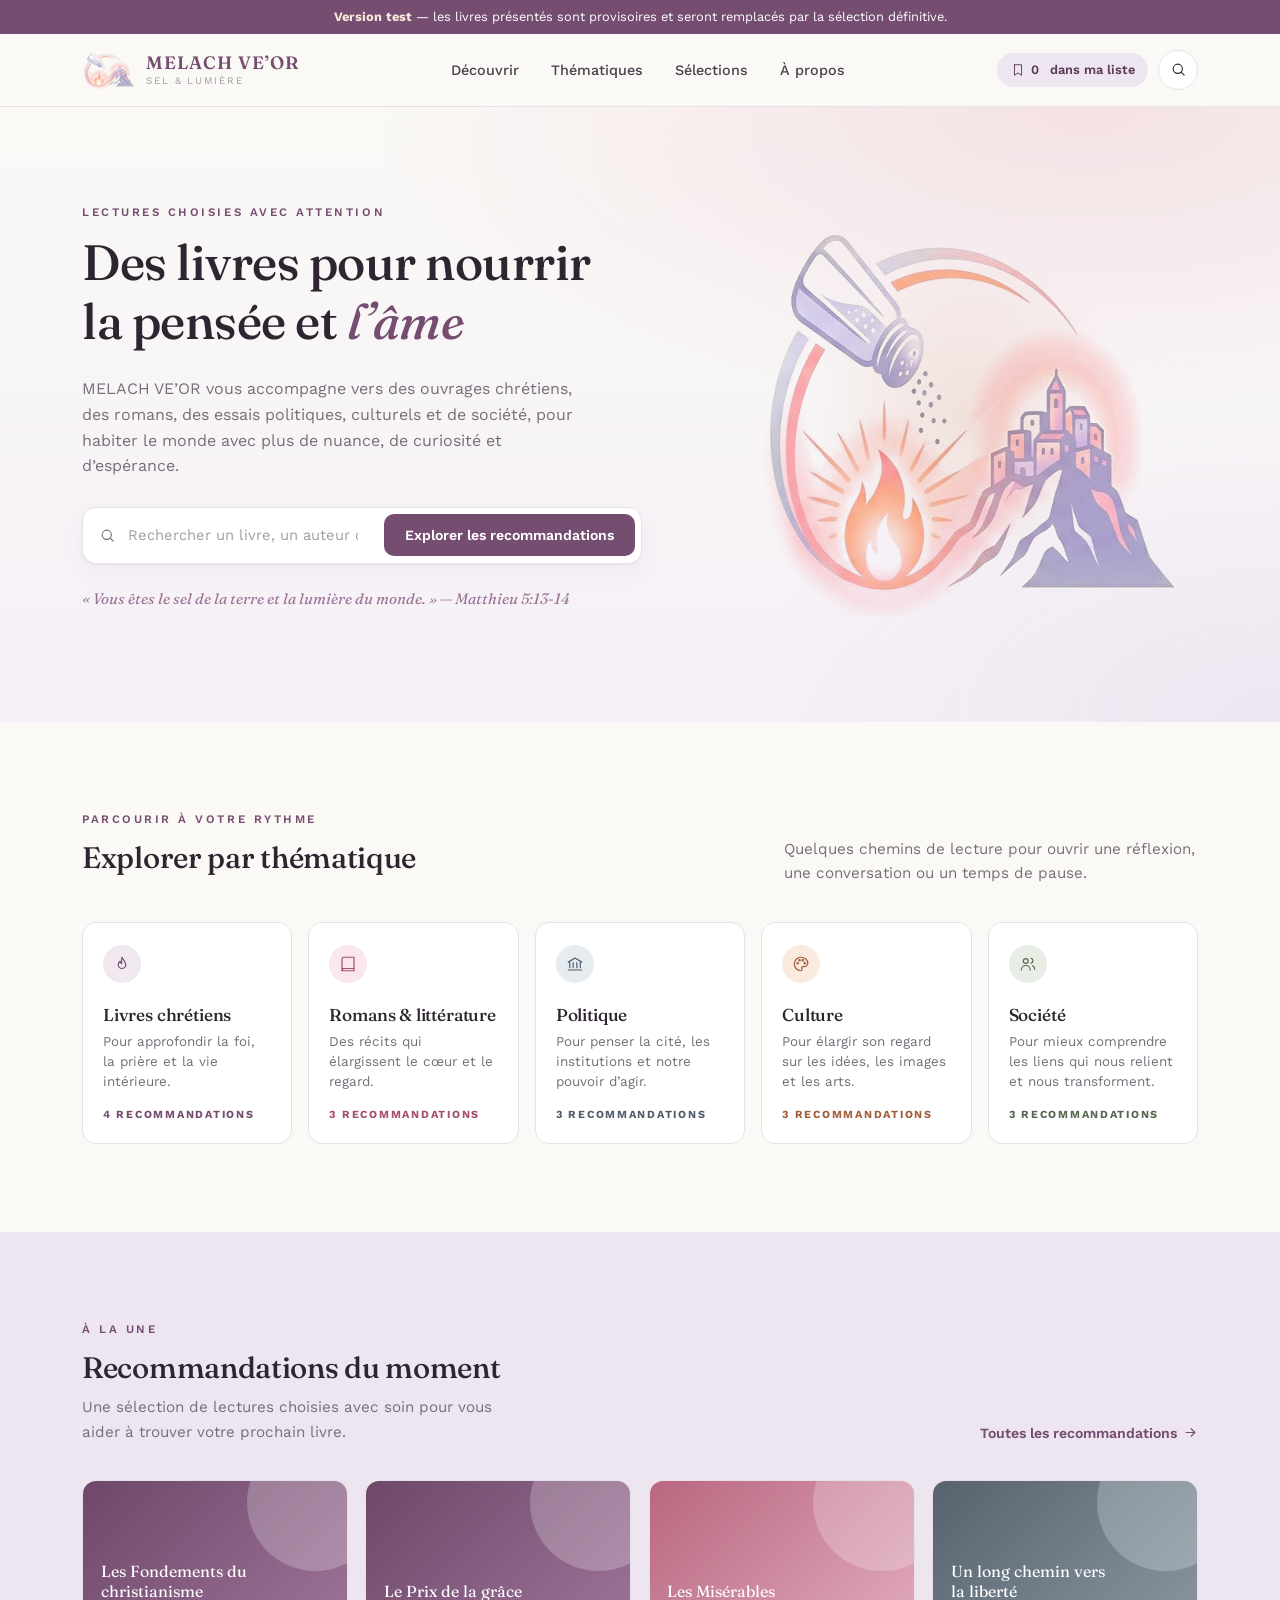
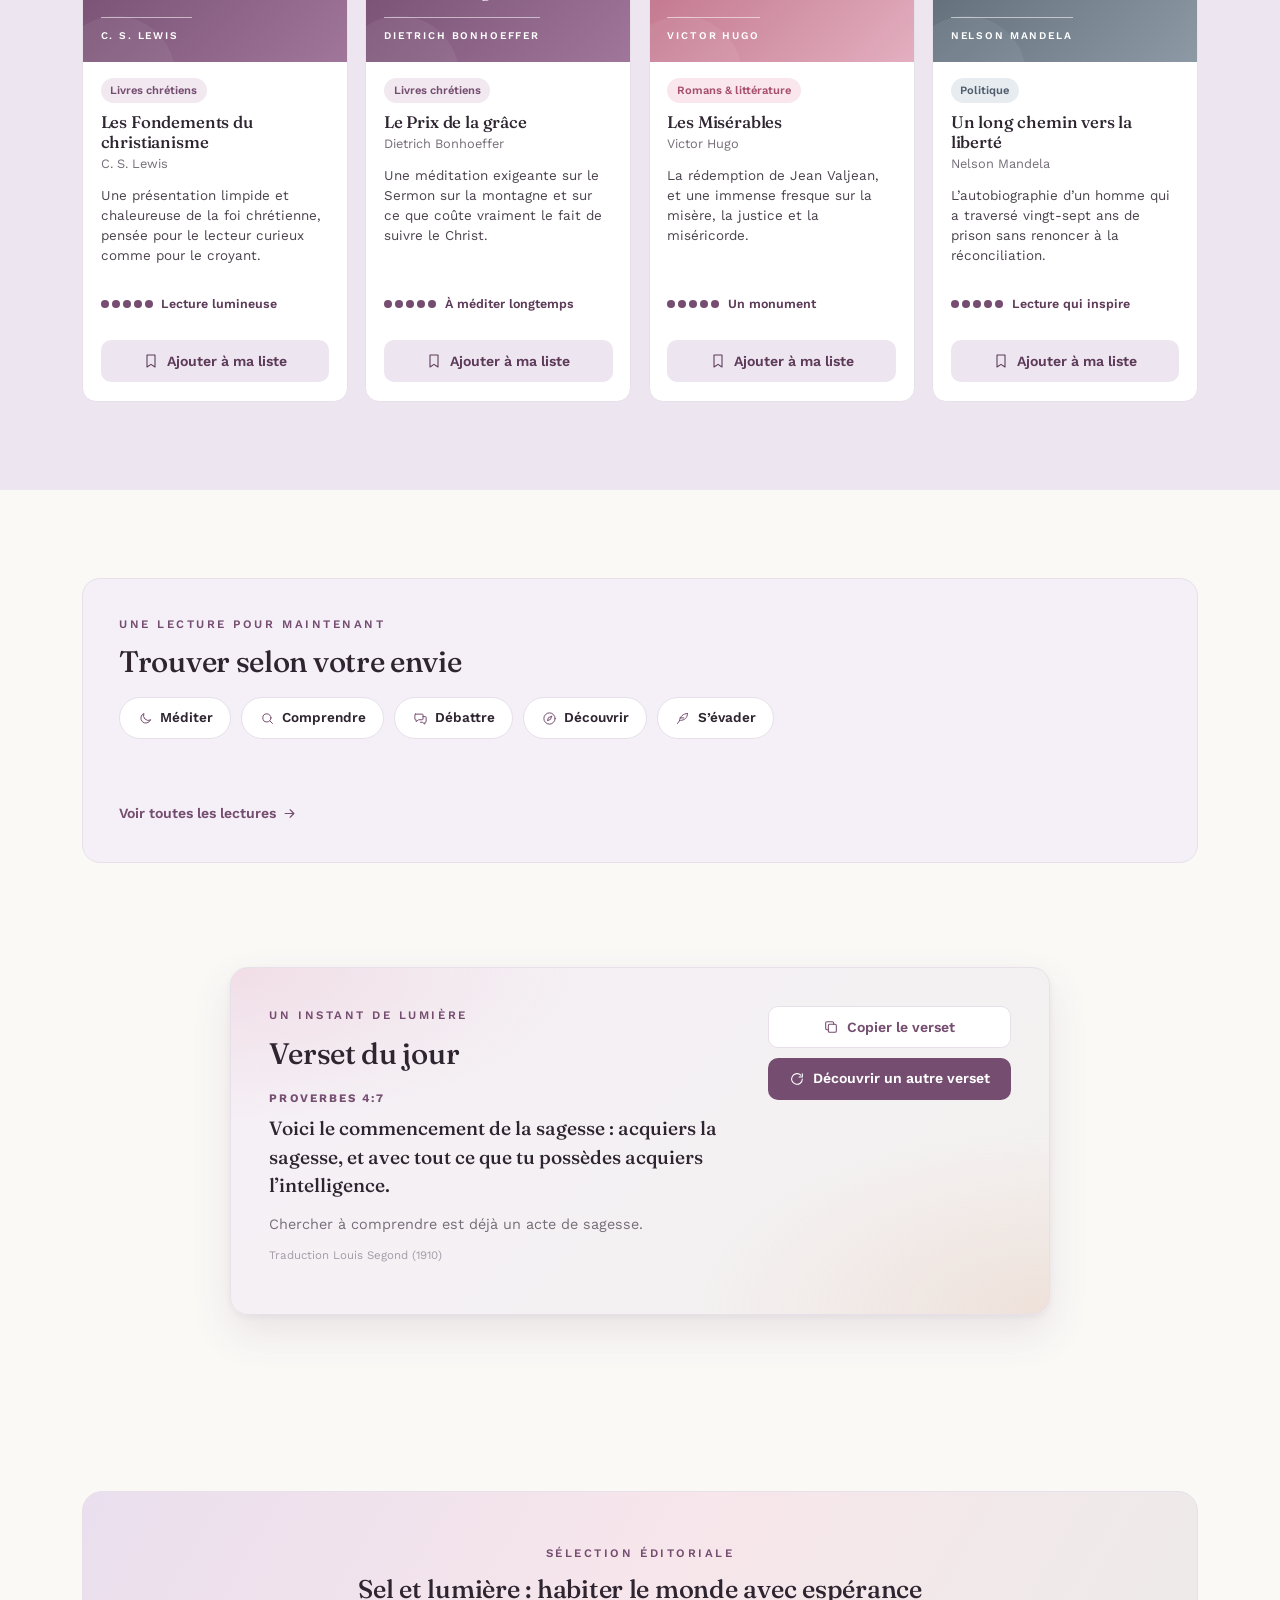
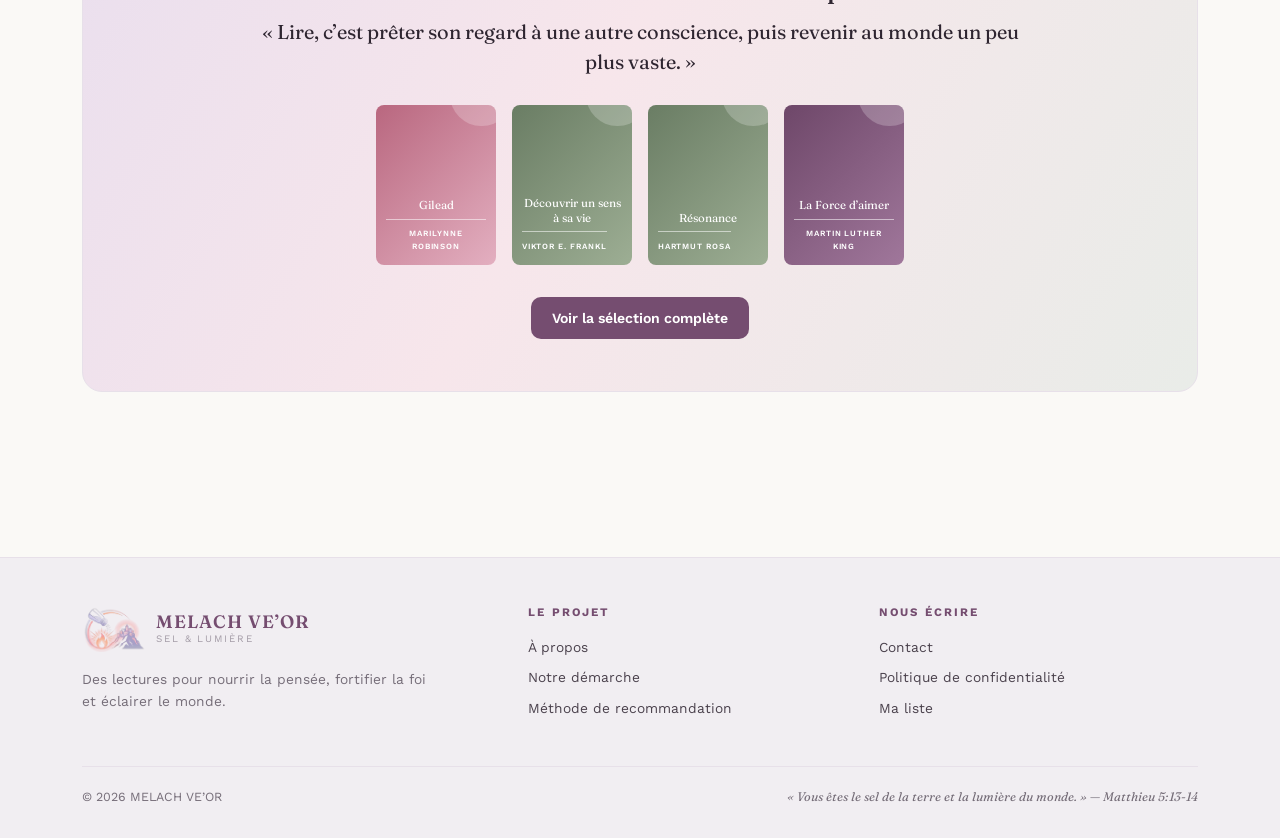
==== commit 1cecb2f7: "Version test : logo complet, image de partage, bandeau et robots.txt Co-Authored-By: Claude Opus 5.5" ====
--- a/index.html
+++ b/index.html
@@ -7,7 +7,8 @@
   <meta name="description" content="MELACH VE’OR : recommandations et découvertes littéraires. Livres chrétiens, romans, politique, culture et société pour nourrir la pensée, fortifier la foi et éclairer le monde.">
   <meta property="og:title" content="MELACH VE’OR — Des lectures pour nourrir la pensée et l’âme">
   <meta property="og:description" content="Des lectures pour nourrir la pensée, fortifier la foi et éclairer le monde.">
-  <meta property="og:image" content="assets/img/logo-original.jpg">
+  <meta property="og:image" content="https://sokhnafall01.github.io/MelachVeor/assets/img/partage.png">
+  <meta name="twitter:card" content="summary_large_image">
   <meta name="theme-color" content="#754D70">
   <link rel="icon" type="image/png" href="assets/img/favicon.png">
   <link rel="apple-touch-icon" href="assets/img/apple-touch-icon.png">
--- a/css/style.css
+++ b/css/style.css
@@ -187,7 +187,7 @@
 
 @media (max-width: 900px) {
   .nav-principale {
-    position: fixed; inset: 72px 0 auto 0;
+    position: absolute; top: 100%; left: 0; right: 0;
     background: var(--blanc-casse);
     border-bottom: 1px solid var(--bordure);
     box-shadow: var(--ombre);
@@ -204,7 +204,6 @@
 }
 @media (max-width: 600px) {
   .entete-inner { gap: .5rem; height: 64px; }
-  .nav-principale { inset: 64px 0 auto 0; }
   .marque { gap: .4rem; }
   .marque img { width: 40px; }
   .marque-nom { font-size: .98rem; letter-spacing: .04em; }
@@ -581,6 +580,17 @@
 .valeur-icone { width: 36px; height: 36px; border-radius: 50%; display: grid; place-items: center; background: var(--lavande); color: var(--prune); margin-bottom: 1rem; }
 .valeur-icone svg { width: 17px; height: 17px; }
 
+/* Portrait de la fondatrice (initiales tant que la photo n'est pas fournie) */
+.portrait {
+  position: relative; width: 140px; height: 140px; margin: 0 auto 1.1rem;
+  border-radius: 50%; overflow: hidden;
+  display: grid; place-items: center;
+  background: linear-gradient(135deg, var(--rose-clair), var(--lavande));
+  box-shadow: 0 0 0 6px var(--blanc), 0 0 0 7px var(--bordure);
+}
+.portrait span { font-family: var(--serif); font-size: 2.6rem; color: var(--prune); letter-spacing: .04em; }
+.portrait img { position: absolute; inset: 0; width: 100%; height: 100%; object-fit: cover; }
+
 /* Symboles du logo */
 .symboles { display: grid; grid-template-columns: repeat(4, minmax(0, 1fr)); gap: 1rem; }
 @media (max-width: 820px) { .symboles { grid-template-columns: repeat(2, minmax(0, 1fr)); } }
@@ -614,3 +624,10 @@
   html { scroll-behavior: auto; }
   *, *::before, *::after { transition: none !important; animation: none !important; }
 }
+
+/* Bandeau « version test » */
+.bandeau-test {
+  background: var(--prune); color: #fff; text-align: center;
+  font-size: .8rem; padding: .5rem var(--gouttiere); line-height: 1.4;
+}
+.bandeau-test strong { color: var(--peche-clair); }
